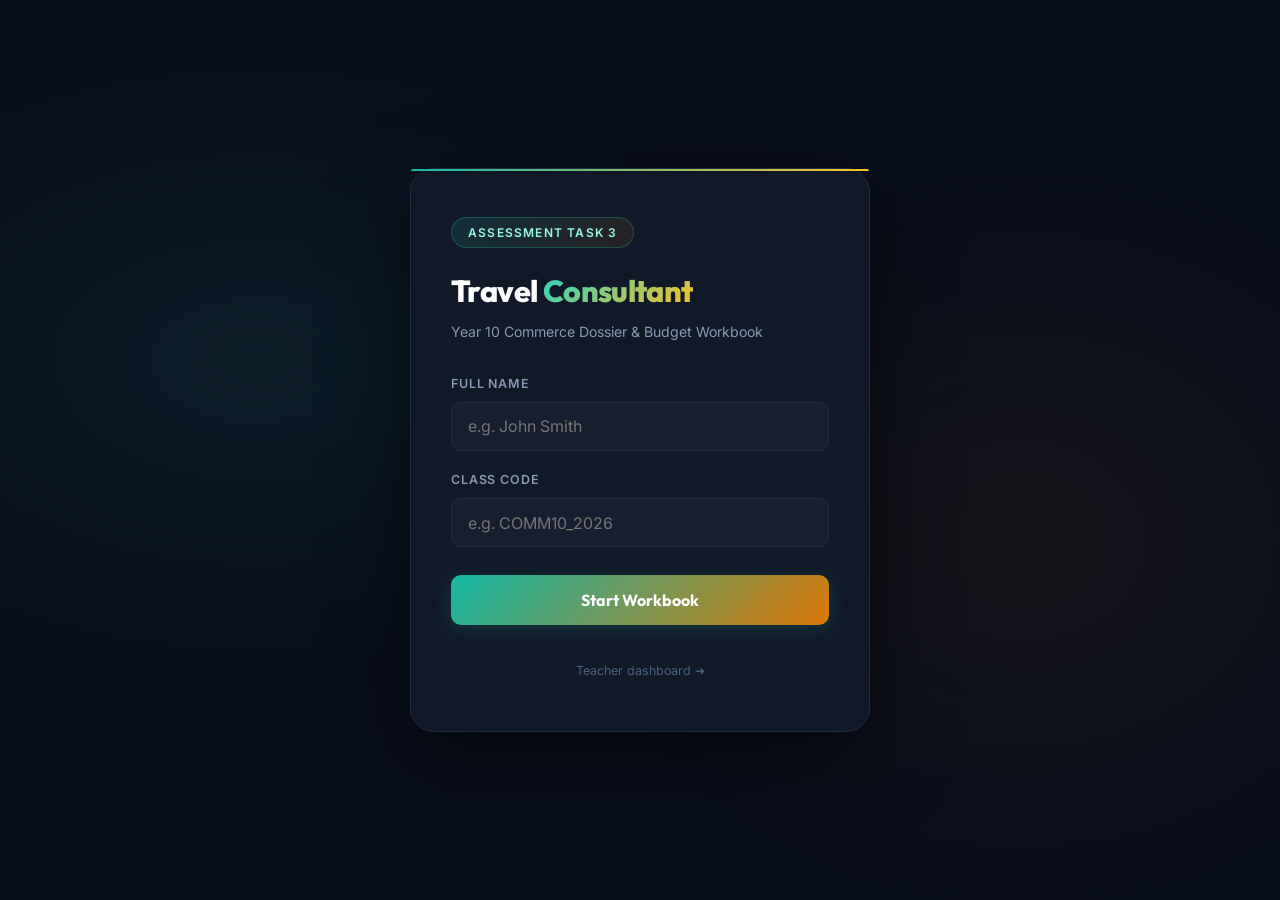
==== index.html @ 86f1e55d "Initial commit: Year 10 Commerce Travel scaffold" ====
<!DOCTYPE html>
<html lang="en">
<head>
  <meta charset="UTF-8"/>
  <meta name="viewport" content="width=device-width, initial-scale=1.0"/>
  <title>Year 10 Commerce — Travel Portfolio Scaffold</title>
  <meta name="description" content="Student Portal for Year 10 Commerce Travel Assessment Scaffold."/>
  <link rel="preconnect" href="https://fonts.googleapis.com">
  <link rel="preconnect" href="https://fonts.gstatic.com" crossorigin>
  <link href="https://fonts.googleapis.com/css2?family=Inter:wght@300;400;500;600;700&family=Outfit:wght@400;600;700;800&display=swap" rel="stylesheet">
  <link rel="stylesheet" href="style.css"/>
  <style>
    .login-wrapper {
      min-height: 100vh;
      display: flex;
      align-items: center;
      justify-content: center;
      padding: 1.5rem;
      background: var(--bg);
      position: relative;
      overflow: hidden;
    }
    .login-wrapper::before {
      content: '';
      position: fixed;
      inset: 0;
      background:
        radial-gradient(ellipse 70% 60% at 20% 40%, rgba(20, 184, 166, 0.08) 0%, transparent 60%),
        radial-gradient(ellipse 60% 70% at 80% 60%, rgba(217, 119, 6, 0.06) 0%, transparent 60%);
      pointer-events: none;
    }
    .login-card {
      background: var(--bg-card);
      border: 1px solid var(--border);
      border-radius: 24px;
      padding: 3rem 2.5rem;
      width: 100%;
      max-width: 460px;
      box-shadow: 0 24px 80px rgba(0,0,0,0.5);
      position: relative;
      animation: fadeInUp 0.4s ease both;
    }
    .login-card::before {
      content: '';
      position: absolute;
      top: 0; left: 0; right: 0;
      height: 2px;
      border-radius: 24px 24px 0 0;
      background: linear-gradient(90deg, var(--teal), var(--gold));
    }
    .login-badge {
      display: inline-block;
      background: linear-gradient(135deg, rgba(20, 184, 166, 0.15), rgba(217, 119, 6, 0.1));
      border: 1px solid rgba(20, 184, 166, 0.3);
      color: #99f6e4;
      font-size: 0.75rem;
      font-weight: 600;
      letter-spacing: 0.1em;
      text-transform: uppercase;
      padding: 0.3rem 1rem;
      border-radius: 100px;
      margin-bottom: 1.2rem;
    }
    .login-title {
      font-family: var(--font-head);
      font-size: 1.9rem;
      font-weight: 800;
      color: #fff;
      margin-bottom: 0.3rem;
      letter-spacing: -0.02em;
    }
    .login-title .accent {
      background: linear-gradient(135deg, #2dd4bf, #fbbf24);
      -webkit-background-clip: text;
      -webkit-text-fill-color: transparent;
      background-clip: text;
    }
    .login-subtitle {
      font-size: 0.88rem;
      color: var(--text-muted);
      margin-bottom: 2rem;
      line-height: 1.5;
    }
    .login-field {
      margin-bottom: 1.2rem;
    }
    .login-field label {
      display: block;
      font-size: 0.78rem;
      font-weight: 600;
      color: var(--text-muted);
      text-transform: uppercase;
      letter-spacing: 0.07em;
      margin-bottom: 0.5rem;
    }
    .login-input {
      width: 100%;
      background: var(--bg-card2);
      border: 1px solid var(--border);
      border-radius: 10px;
      padding: 0.85rem 1rem;
      color: var(--text);
      font-family: var(--font-body);
      font-size: 1rem;
      transition: border-color 0.2s, box-shadow 0.2s;
    }
    .login-input:focus {
      outline: none;
      border-color: var(--teal);
      box-shadow: 0 0 0 3px rgba(20, 184, 166, 0.15);
    }
    .login-btn {
      width: 100%;
      padding: 0.95rem;
      background: linear-gradient(135deg, var(--teal), var(--gold-dark));
      border: none;
      border-radius: 10px;
      color: #fff;
      font-family: var(--font-head);
      font-size: 1rem;
      font-weight: 700;
      cursor: pointer;
      box-shadow: 0 4px 20px rgba(20, 184, 166, 0.2);
      transition: opacity 0.2s, transform 0.15s;
      margin-top: 0.5rem;
    }
    .login-btn:hover {
      opacity: 0.92;
      transform: translateY(-1px);
    }
    .login-btn:active {
      transform: translateY(0);
    }
    .login-error {
      background: rgba(239, 68, 68, 0.1);
      border: 1px solid rgba(239, 68, 68, 0.3);
      border-radius: 8px;
      color: #fca5a5;
      font-size: 0.85rem;
      padding: 0.7rem 0.9rem;
      margin-top: 1rem;
      display: none;
      align-items: center;
      gap: 0.5rem;
    }
    .login-error.show {
      display: flex;
    }
    .login-footer {
      text-align: center;
      margin-top: 2rem;
    }
    .login-footer a {
      font-size: 0.78rem;
      color: var(--text-dim);
      text-decoration: none;
      transition: color 0.2s;
    }
    .login-footer a:hover {
      color: var(--teal);
    }
    @keyframes fadeInUp {
      from { opacity: 0; transform: translateY(12px); }
      to { opacity: 1; transform: translateY(0); }
    }
  </style>
</head>
<body>

  <div class="login-wrapper">
    <div class="login-card">
      <div class="login-badge">Assessment Task 3</div>
      <h1 class="login-title">Travel <span class="accent">Consultant</span></h1>
      <p class="login-subtitle">Year 10 Commerce Dossier &amp; Budget Workbook</p>

      <form id="login-form" onsubmit="handleLogin(event)">
        <div class="login-field">
          <label for="student-name">Full Name</label>
          <input type="text" id="student-name" class="login-input" required placeholder="e.g. John Smith" autocomplete="name"/>
        </div>

        <div class="login-field">
          <label for="class-code">Class Code</label>
          <input type="text" id="class-code" class="login-input" required placeholder="e.g. COMM10_2026" autocomplete="off"/>
        </div>

        <button type="submit" class="login-btn">Start Workbook</button>

        <div class="login-error" id="login-error">
          <span>⚠️</span> <span id="error-message">Incorrect Class Code. Please check and try again.</span>
        </div>
      </form>

      <div class="login-footer">
        <a href="teacher.html">Teacher dashboard ➔</a>
      </div>
    </div>
  </div>

  <script src="config.js"></script>
  <script>
    // Guard: If already logged in, skip login unless logout requested
    const params = new URLSearchParams(window.location.search);
    if (params.get('logout')) {
      sessionStorage.removeItem('studentName');
      sessionStorage.removeItem('classCode');
    } else {
      const existingName = sessionStorage.getItem('studentName');
      const existingCode = sessionStorage.getItem('classCode');
      if (existingName && existingCode === CONFIG.CLASS_CODE) {
        window.location.href = 'scaffold.html';
      }
    }

    function handleLogin(event) {
      event.preventDefault();
      const name = document.getElementById('student-name').value.trim();
      const code = document.getElementById('class-code').value.trim();
      const errorDiv = document.getElementById('login-error');
      const errorMsg = document.getElementById('error-message');

      if (!name) {
        showError("Please enter your full name.");
        return;
      }

      if (code !== CONFIG.CLASS_CODE) {
        showError("Incorrect Class Code. Please check with your teacher.");
        return;
      }

      // Store in session storage
      sessionStorage.setItem('studentName', name);
      sessionStorage.setItem('classCode', code);

      // Redirect to main scaffold
      window.location.href = 'scaffold.html';
    }

    function showError(msg) {
      const errorDiv = document.getElementById('login-error');
      const errorMsg = document.getElementById('error-message');
      errorMsg.textContent = msg;
      errorDiv.classList.add('show');
    }
  </script>
</body>
</html>
---- style.css ----
/* ===================================================
   YEAR 10 COMMERCE TRAVEL SCAFFOLD — STYLESHEET
   =================================================== */

/* ===== RESET & BASE ===== */
*, *::before, *::after {
  box-sizing: border-box;
  margin: 0;
  padding: 0;
}

:root {
  --bg:           #0a0f1d;
  --bg-card:      #111827;
  --bg-card2:     #161e2f;
  --border:       #1f2d45;
  --border-light: #2c3e59;

  --teal:         #14b8a6;
  --teal-dim:     rgba(20, 184, 166, 0.15);
  --gold:         #fbbf24;
  --gold-dark:    #d97706;
  --gold-dim:     rgba(217, 119, 6, 0.15);
  
  --green:        #10b981;
  --green-dim:    rgba(16, 185, 129, 0.15);
  --amber:        #f59e0b;
  --amber-dim:    rgba(245, 158, 11, 0.15);
  --red:          #ef4444;
  --red-dim:      rgba(239, 68, 68, 0.15);

  --text:         #e2e8f0;
  --text-muted:   #8899b4;
  --text-dim:     #4a6080;

  --radius:       12px;
  --radius-lg:    18px;
  --radius-sm:    8px;

  --font-body:    'Inter', sans-serif;
  --font-head:    'Outfit', sans-serif;

  --shadow:       0 4px 24px rgba(0, 0, 0, 0.4);
  --shadow-lg:    0 8px 40px rgba(0, 0, 0, 0.6);
}

html {
  scroll-behavior: smooth;
}

body {
  font-family: var(--font-body);
  background: var(--bg);
  color: var(--text);
  line-height: 1.6;
  min-height: 100vh;
}

.container {
  max-width: 1100px;
  margin: 0 auto;
  padding: 2rem 1.5rem;
}

/* ===== HEADER ===== */
.site-header {
  background: linear-gradient(135deg, #091a2e 0%, #0d0b21 50%, #091a2e 100%);
  border-bottom: 1px solid var(--border);
  padding: 3rem 1.5rem 2.5rem;
  position: relative;
  overflow: hidden;
}

.site-header::before {
  content: '';
  position: absolute;
  inset: 0;
  background:
    radial-gradient(ellipse 80% 60% at 20% 50%, rgba(20, 184, 166, 0.10) 0%, transparent 60%),
    radial-gradient(ellipse 60% 80% at 80% 30%, rgba(217, 119, 6, 0.08) 0%, transparent 60%);
  pointer-events: none;
}

.site-header::after {
  content: '';
  position: absolute;
  bottom: 0; left: 0; right: 0;
  height: 1px;
  background: linear-gradient(90deg, transparent, var(--teal), var(--gold), transparent);
  opacity: 0.6;
}

.header-inner {
  max-width: 900px;
  margin: 0 auto;
  position: relative;
  text-align: center;
}

.header-top-row {
  display: flex;
  justify-content: space-between;
  align-items: center;
  margin-bottom: 1.5rem;
  flex-wrap: wrap;
  gap: 1rem;
}

.header-badge {
  display: inline-block;
  background: linear-gradient(135deg, var(--teal-dim), var(--gold-dim));
  border: 1px solid rgba(20, 184, 166, 0.4);
  color: #99f6e4;
  font-size: 0.78rem;
  font-weight: 600;
  letter-spacing: 0.08em;
  text-transform: uppercase;
  padding: 0.3rem 1rem;
  border-radius: 100px;
}

.student-chip {
  display: inline-flex;
  align-items: center;
  gap: 0.6rem;
  background: var(--bg-card2);
  border: 1px solid var(--border);
  padding: 0.35rem 0.9rem;
  border-radius: 100px;
  font-size: 0.85rem;
  color: var(--text);
}

.student-avatar {
  width: 1.4rem;
  height: 1.4rem;
  border-radius: 50%;
  background: var(--teal);
  color: #fff;
  display: flex;
  align-items: center;
  justify-content: center;
  font-weight: bold;
  font-size: 0.75rem;
  text-transform: uppercase;
}

.logout-link {
  color: var(--text-muted);
  text-decoration: none;
  font-weight: bold;
  margin-left: 0.3rem;
  transition: color 0.2s;
}

.logout-link:hover {
  color: var(--red);
}

.header-title {
  font-family: var(--font-head);
  font-size: clamp(2rem, 5vw, 3.2rem);
  font-weight: 800;
  color: #fff;
  letter-spacing: -0.02em;
  line-height: 1.15;
}

.header-title .accent {
  background: linear-gradient(135deg, #2dd4bf, #fbbf24);
  -webkit-background-clip: text;
  -webkit-text-fill-color: transparent;
  background-clip: text;
}

.header-subtitle {
  font-size: clamp(0.9rem, 2.5vw, 1.15rem);
  color: var(--text-muted);
  margin-top: 0.6rem;
  max-width: 600px;
  margin-left: auto;
  margin-right: auto;
}

.header-meta {
  display: flex;
  justify-content: center;
  gap: 0.8rem;
  margin-top: 1.5rem;
  flex-wrap: wrap;
}

.meta-chip {
  background: rgba(255, 255, 255, 0.03);
  border: 1px solid rgba(255, 255, 255, 0.05);
  border-radius: 8px;
  padding: 0.35rem 0.8rem;
  font-size: 0.8rem;
  color: var(--text-muted);
  display: flex;
  align-items: center;
  gap: 0.4rem;
}

.meta-icon {
  font-size: 0.9rem;
}

.countdown-wrapper {
  margin-top: 1.5rem;
}

.countdown-label {
  font-size: 0.72rem;
  text-transform: uppercase;
  letter-spacing: 0.1em;
  color: var(--gold);
  font-weight: 700;
}

.countdown-display {
  display: inline-block;
  background: rgba(0, 0, 0, 0.3);
  border: 1px solid var(--border);
  padding: 0.5rem 1.5rem;
  border-radius: 12px;
  font-family: monospace;
  font-size: 1.5rem;
  font-weight: bold;
  color: #fff;
  margin-top: 0.3rem;
  box-shadow: inset 0 2px 8px rgba(0,0,0,0.5);
  letter-spacing: 0.05em;
}

/* ===== TABS ===== */
.tabs {
  display: flex;
  gap: 0.5rem;
  border-bottom: 1px solid var(--border);
  margin-bottom: 2rem;
  overflow-x: auto;
  padding-bottom: 1px;
}

.tab-btn {
  background: transparent;
  border: none;
  border-bottom: 2px solid transparent;
  color: var(--text-muted);
  padding: 1rem 1.4rem;
  font-family: var(--font-head);
  font-weight: 600;
  font-size: 0.95rem;
  cursor: pointer;
  white-space: nowrap;
  transition: all 0.2s;
  display: flex;
  align-items: center;
  gap: 0.5rem;
}

.tab-btn:hover {
  color: #fff;
  border-bottom-color: var(--border-light);
}

.tab-btn.active {
  color: var(--teal);
  border-bottom-color: var(--teal);
  background: linear-gradient(to top, rgba(20, 184, 166, 0.05), transparent);
}

.tab-content {
  display: none;
}

.tab-content.active {
  display: block;
  animation: fadeIn 0.3s ease both;
}

/* ===== CARDS AND LAYOUT ===== */
.section {
  margin-bottom: 2.5rem;
}

.section-title {
  font-family: var(--font-head);
  font-size: 1.35rem;
  font-weight: 700;
  color: #fff;
  margin-bottom: 0.5rem;
  display: flex;
  align-items: center;
  gap: 0.6rem;
}

.section-sub {
  font-size: 0.88rem;
  color: var(--text-muted);
  margin-bottom: 1.5rem;
}

.overview-grid {
  display: grid;
  grid-template-columns: repeat(auto-fit, minmax(280px, 1fr));
  gap: 1.2rem;
  margin-bottom: 2rem;
}

.overview-card {
  background: var(--bg-card);
  border: 1px solid var(--border);
  border-radius: var(--radius-lg);
  padding: 1.5rem;
  position: relative;
  transition: transform 0.2s, border-color 0.2s;
}

.overview-card:hover {
  transform: translateY(-2px);
  border-color: var(--border-light);
}

.ov-icon {
  font-size: 2rem;
  margin-bottom: 1rem;
}

.ov-label {
  font-family: var(--font-head);
  font-size: 1.05rem;
  font-weight: 700;
  color: #fff;
}

.ov-marks {
  display: inline-block;
  background: rgba(255,255,255,0.05);
  font-size: 0.72rem;
  font-weight: 600;
  padding: 0.15rem 0.5rem;
  border-radius: 4px;
  margin-top: 0.3rem;
  color: var(--text-muted);
}

.ov-desc {
  font-size: 0.85rem;
  color: var(--text-muted);
  margin-top: 0.8rem;
  line-height: 1.5;
}

.card-teal::before {
  content: ''; position: absolute; top:0; left:0; right:0; height:3px;
  background: var(--teal); border-radius: var(--radius-lg) var(--radius-lg) 0 0;
}
.card-gold::before {
  content: ''; position: absolute; top:0; left:0; right:0; height:3px;
  background: var(--gold); border-radius: var(--radius-lg) var(--radius-lg) 0 0;
}
.card-green::before {
  content: ''; position: absolute; top:0; left:0; right:0; height:3px;
  background: var(--green); border-radius: var(--radius-lg) var(--radius-lg) 0 0;
}

/* WALT & WILF banner */
.goals-banner {
  background: linear-gradient(135deg, rgba(20, 184, 166, 0.12) 0%, rgba(217, 119, 6, 0.06) 100%);
  border: 1px solid rgba(20, 184, 166, 0.25);
  border-left: 4px solid var(--teal);
  border-radius: var(--radius);
  padding: 1.2rem;
  margin-bottom: 1.5rem;
}

.goals-title {
  font-family: var(--font-head);
  font-weight: 700;
  font-size: 0.95rem;
  text-transform: uppercase;
  letter-spacing: 0.05em;
  color: #99f6e4;
  margin-bottom: 0.6rem;
  display: flex;
  align-items: center;
  gap: 0.5rem;
}

.goals-list {
  font-size: 0.85rem;
  color: #ccd7e6;
  line-height: 1.6;
}

.goals-list li {
  margin-left: 1.2rem;
  margin-bottom: 0.3rem;
}

/* Form layouts */
.scaffold-card {
  background: var(--bg-card);
  border: 1px solid var(--border);
  border-radius: var(--radius-lg);
  padding: 1.8rem;
  margin-bottom: 1.5rem;
  box-shadow: var(--shadow);
}

.card-header-row {
  display: flex;
  justify-content: space-between;
  align-items: flex-start;
  margin-bottom: 1.2rem;
  gap: 1rem;
}

.card-title {
  font-family: var(--font-head);
  font-size: 1.1rem;
  font-weight: 700;
  color: #fff;
  display: flex;
  align-items: center;
  gap: 0.5rem;
}

.card-subtitle {
  font-size: 0.8rem;
  color: var(--text-muted);
  margin-top: 0.2rem;
}

.marks-badge {
  background: rgba(20, 184, 166, 0.1);
  border: 1px solid rgba(20, 184, 166, 0.3);
  color: var(--teal);
  font-size: 0.72rem;
  font-weight: 700;
  padding: 0.25rem 0.6rem;
  border-radius: 6px;
  text-transform: uppercase;
  white-space: nowrap;
}

.grid-2col {
  display: grid;
  grid-template-columns: repeat(auto-fit, minmax(240px, 1fr));
  gap: 1.2rem;
}

.form-group {
  margin-bottom: 1.2rem;
}

.form-group label {
  display: block;
  font-size: 0.78rem;
  font-weight: 600;
  color: var(--text-muted);
  text-transform: uppercase;
  letter-spacing: 0.05em;
  margin-bottom: 0.5rem;
}

.form-group label span.required {
  color: var(--red);
  margin-left: 0.15rem;
}

.field-input, .field-select, .field-textarea {
  width: 100%;
  background: var(--bg-card2);
  border: 1px solid var(--border);
  border-radius: 8px;
  padding: 0.75rem 0.9rem;
  color: var(--text);
  font-family: var(--font-body);
  font-size: 0.9rem;
  transition: border-color 0.2s, box-shadow 0.2s;
}

.field-input:focus, .field-select:focus, .field-textarea:focus {
  outline: none;
  border-color: var(--teal);
  box-shadow: 0 0 0 3px rgba(20, 184, 166, 0.1);
}

.field-textarea {
  resize: vertical;
}

/* Row-grid of checklist items */
.checklist {
  display: flex;
  flex-direction: column;
  gap: 0.8rem;
  margin-bottom: 1.5rem;
}

.check-item {
  display: flex;
  align-items: flex-start;
  gap: 0.8rem;
  padding: 0.9rem 1.1rem;
  background: var(--bg-card2);
  border: 1px solid var(--border);
  border-radius: 10px;
  cursor: pointer;
  transition: all 0.2s;
}

.check-item:hover {
  border-color: var(--border-light);
}

.check-item input[type="checkbox"] {
  width: 1.15rem;
  height: 1.15rem;
  border-radius: 4px;
  border: 1px solid var(--border);
  accent-color: var(--teal);
  cursor: pointer;
  margin-top: 0.15rem;
  flex-shrink: 0;
}

.check-text {
  font-size: 0.85rem;
  color: var(--text);
}

.check-title {
  font-weight: 600;
  display: block;
}

.check-desc {
  font-size: 0.78rem;
  color: var(--text-muted);
  margin-top: 0.15rem;
}

/* Character/Word Limit styles */
.word-counter-wrapper {
  display: flex;
  justify-content: flex-end;
  font-size: 0.72rem;
  color: var(--text-dim);
  margin-top: 0.3rem;
  gap: 0.4rem;
}

.word-counter-wrapper span.count {
  font-weight: bold;
}

/* ===== DYNAMIC ITINERARY TABLE ===== */
.itinerary-controls {
  display: flex;
  align-items: center;
  gap: 1rem;
  background: var(--bg-card2);
  border: 1px solid var(--border);
  padding: 0.8rem 1.2rem;
  border-radius: 10px;
  margin-bottom: 1.2rem;
  flex-wrap: wrap;
}

.itinerary-controls label {
  font-size: 0.82rem;
  font-weight: 600;
  color: var(--text-muted);
  text-transform: uppercase;
}

.table-responsive {
  width: 100%;
  overflow-x: auto;
  border: 1px solid var(--border);
  border-radius: 10px;
  background: var(--bg-card2);
  margin-bottom: 1rem;
}

.scaffold-table {
  width: 100%;
  border-collapse: collapse;
  text-align: left;
  font-size: 0.85rem;
}

.scaffold-table th {
  background: var(--bg-card);
  color: var(--text-muted);
  font-weight: 600;
  text-transform: uppercase;
  font-size: 0.75rem;
  letter-spacing: 0.05em;
  padding: 0.85rem 1rem;
  border-bottom: 1px solid var(--border);
}

.scaffold-table td {
  padding: 0.8rem 1rem;
  border-bottom: 1px solid var(--border);
  vertical-align: top;
}

.scaffold-table tr:last-child td {
  border-bottom: none;
}

.day-badge {
  display: inline-block;
  background: var(--border);
  color: #fff;
  font-weight: 700;
  font-size: 0.75rem;
  padding: 0.2rem 0.5rem;
  border-radius: 4px;
  text-align: center;
  white-space: nowrap;
}

/* Checkbox inside itinerary table */
.cultural-check-td {
  text-align: center;
  vertical-align: middle !important;
}
.cultural-check-td label {
  display: flex;
  flex-direction: column;
  align-items: center;
  gap: 0.25rem;
  font-size: 0.65rem;
  color: var(--text-muted);
  cursor: pointer;
}
.cultural-check-td input {
  accent-color: var(--teal);
}

/* Flight / Accommodation Quotes Form Styling */
.quote-box {
  background: var(--bg-card2);
  border: 1px solid var(--border);
  border-radius: 10px;
  padding: 1.2rem;
  margin-bottom: 1rem;
}
.quote-box-title {
  font-size: 0.82rem;
  font-weight: 700;
  color: var(--teal);
  text-transform: uppercase;
  margin-bottom: 0.8rem;
  letter-spacing: 0.05em;
  display: flex;
  justify-content: space-between;
}

/* ===== PART B: BUDGET SPREADSHEET BUILDER ===== */
.budget-setup-grid {
  display: grid;
  grid-template-columns: repeat(auto-fit, minmax(220px, 1fr));
  gap: 1rem;
  background: var(--bg-card2);
  border: 1px solid var(--border);
  padding: 1.2rem;
  border-radius: 10px;
  margin-bottom: 1.5rem;
}

.budget-builder-table th {
  padding: 0.75rem 0.8rem;
}
.budget-builder-table td {
  padding: 0.5rem 0.8rem;
  vertical-align: middle;
}

.btn-remove-row {
  background: transparent;
  border: none;
  color: var(--text-muted);
  cursor: pointer;
  font-size: 1.1rem;
  transition: color 0.2s;
  padding: 0.25rem 0.5rem;
}
.btn-remove-row:hover {
  color: var(--red);
}

.budget-actions {
  display: flex;
  justify-content: space-between;
  margin-top: 1rem;
  margin-bottom: 1.5rem;
}

.btn-add-row {
  background: rgba(20, 184, 166, 0.1);
  border: 1px dashed var(--teal);
  color: var(--teal);
  padding: 0.5rem 1rem;
  border-radius: 6px;
  font-size: 0.82rem;
  font-weight: 600;
  cursor: pointer;
  transition: all 0.2s;
}

.btn-add-row:hover {
  background: rgba(20, 184, 166, 0.15);
  border-style: solid;
}

.budget-summary-box {
  background: var(--bg-card2);
  border: 1px solid var(--border);
  border-radius: var(--radius);
  padding: 1.5rem;
  margin-top: 1.5rem;
}

.summary-title {
  font-family: var(--font-head);
  font-size: 0.95rem;
  font-weight: 700;
  color: #fff;
  text-transform: uppercase;
  letter-spacing: 0.05em;
  margin-bottom: 1rem;
  border-bottom: 1px solid var(--border);
  padding-bottom: 0.5rem;
}

.summary-row {
  display: flex;
  justify-content: space-between;
  padding: 0.4rem 0;
  font-size: 0.88rem;
}

.summary-row.bold {
  font-weight: bold;
  color: #fff;
  font-size: 1.05rem;
  border-top: 1px dashed var(--border);
  padding-top: 0.8rem;
  margin-top: 0.4rem;
}

.budget-badge {
  display: flex;
  align-items: center;
  justify-content: center;
  gap: 0.5rem;
  padding: 0.8rem;
  border-radius: 8px;
  font-weight: bold;
  font-size: 0.9rem;
  margin-top: 1.2rem;
  text-align: center;
}

.budget-badge.success {
  background: var(--green-dim);
  border: 1px solid rgba(16, 185, 129, 0.4);
  color: #a7f3d0;
}

.budget-badge.error {
  background: var(--red-dim);
  border: 1px solid rgba(239, 68, 68, 0.4);
  color: #fca5a5;
}

/* Insurance comparator box */
.insurance-grid {
  display: grid;
  grid-template-columns: 1fr 1fr;
  gap: 1.2rem;
  margin-bottom: 1.2rem;
}

@media (max-width: 768px) {
  .insurance-grid {
    grid-template-columns: 1fr;
  }
}

/* Custom scenario badge select */
.scenario-selector-wrapper {
  background: var(--bg-card2);
  border: 1px solid var(--border);
  padding: 1.2rem;
  border-radius: var(--radius);
  margin-bottom: 1.5rem;
}

.scenario-options {
  display: grid;
  grid-template-columns: repeat(auto-fit, minmax(200px, 1fr));
  gap: 0.8rem;
  margin-top: 0.8rem;
}

.scenario-card {
  background: var(--bg-card);
  border: 1px solid var(--border);
  border-radius: var(--radius-sm);
  padding: 1rem;
  cursor: pointer;
  transition: all 0.2s;
  display: flex;
  flex-direction: column;
}

.scenario-card:hover {
  border-color: var(--border-light);
}

.scenario-card.selected {
  border-color: var(--teal);
  background: var(--teal-dim);
}

.sc-title {
  font-weight: 700;
  font-size: 0.88rem;
  color: #fff;
  margin-bottom: 0.3rem;
}

.sc-desc {
  font-size: 0.75rem;
  color: var(--text-muted);
  line-height: 1.4;
}

/* ===== PERSISTENT SUBMISSION BANNER (FOOTER) ===== */
.submission-bar {
  position: fixed;
  bottom: 0; left: 0; right: 0;
  background: #0f1624;
  border-top: 1px solid var(--border);
  padding: 0.85rem 1.5rem;
  display: flex;
  justify-content: space-between;
  align-items: center;
  z-index: 100;
  box-shadow: 0 -8px 32px rgba(0,0,0,0.5);
  backdrop-filter: blur(10px);
}

.sub-status-info {
  display: flex;
  align-items: center;
  gap: 1.5rem;
}

.autosave-tag {
  font-size: 0.78rem;
  color: var(--text-muted);
  display: flex;
  align-items: center;
  gap: 0.4rem;
}

.save-spinner {
  width: 0.75rem;
  height: 0.75rem;
  border: 2px solid transparent;
  border-top-color: var(--teal);
  border-radius: 50%;
  animation: spin 0.8s linear infinite;
  display: none;
}

.btn-submit-final {
  background: linear-gradient(135deg, var(--teal), var(--teal-dim));
  border: 1px solid rgba(20, 184, 166, 0.4);
  color: #fff;
  padding: 0.65rem 1.5rem;
  border-radius: 8px;
  font-family: var(--font-head);
  font-weight: 700;
  font-size: 0.9rem;
  cursor: pointer;
  transition: all 0.2s;
  box-shadow: 0 4px 15px rgba(20, 184, 166, 0.15);
}

.btn-submit-final:hover {
  background: var(--teal);
  box-shadow: 0 4px 20px rgba(20, 184, 166, 0.3);
}

.btn-submit-final:disabled {
  opacity: 0.5;
  cursor: not-allowed;
}

/* ===== OVERLAYS & MODALS ===== */
.submit-overlay {
  position: fixed;
  inset: 0;
  background: rgba(5, 8, 16, 0.85);
  backdrop-filter: blur(8px);
  z-index: 1000;
  display: none;
  align-items: center;
  justify-content: center;
  padding: 1.5rem;
}

.submit-modal {
  background: var(--bg-card);
  border: 1px solid var(--border);
  border-radius: 20px;
  padding: 2.5rem;
  max-width: 500px;
  width: 100%;
  box-shadow: var(--shadow-lg);
  text-align: center;
  position: relative;
  animation: scaleIn 0.3s ease both;
}

.submit-spinner {
  display: flex;
  flex-direction: column;
  align-items: center;
  gap: 1rem;
}

.spinner {
  width: 3rem;
  height: 3rem;
  border: 4px solid var(--border);
  border-top-color: var(--teal);
  border-radius: 50%;
  animation: spin 1s linear infinite;
}

.submit-success, .submit-fail {
  display: flex;
  flex-direction: column;
  align-items: center;
  gap: 0.8rem;
}

.success-icon { font-size: 3.5rem; color: var(--green); }
.fail-icon { font-size: 3.5rem; color: var(--red); }

.submit-modal h2 {
  font-family: var(--font-head);
  color: #fff;
  font-size: 1.5rem;
  font-weight: 800;
}

.submit-modal p {
  font-size: 0.88rem;
  color: var(--text-muted);
  line-height: 1.5;
}

.submit-ts {
  font-size: 0.78rem !important;
  color: var(--text-dim) !important;
  margin-top: -0.4rem;
}

.success-btn, .fail-btn {
  padding: 0.7rem 2rem;
  border-radius: 8px;
  border: none;
  font-weight: bold;
  font-size: 0.88rem;
  cursor: pointer;
  margin-top: 1rem;
  width: 100%;
  transition: opacity 0.2s;
}

.success-btn { background: var(--teal); color: #fff; }
.fail-btn { background: var(--border); color: var(--text); }
.success-btn:hover, .fail-btn:hover { opacity: 0.9; }

/* Add bottom padding to container to prevent overlap with footer submission-bar */
.container {
  padding-bottom: 6rem;
}

/* ===== ANIMATIONS ===== */
@keyframes fadeIn {
  from { opacity: 0; }
  to { opacity: 1; }
}

@keyframes scaleIn {
  from { opacity: 0; transform: scale(0.95); }
  to { opacity: 1; transform: scale(1); }
}

@keyframes spin {
  to { transform: rotate(360deg); }
}
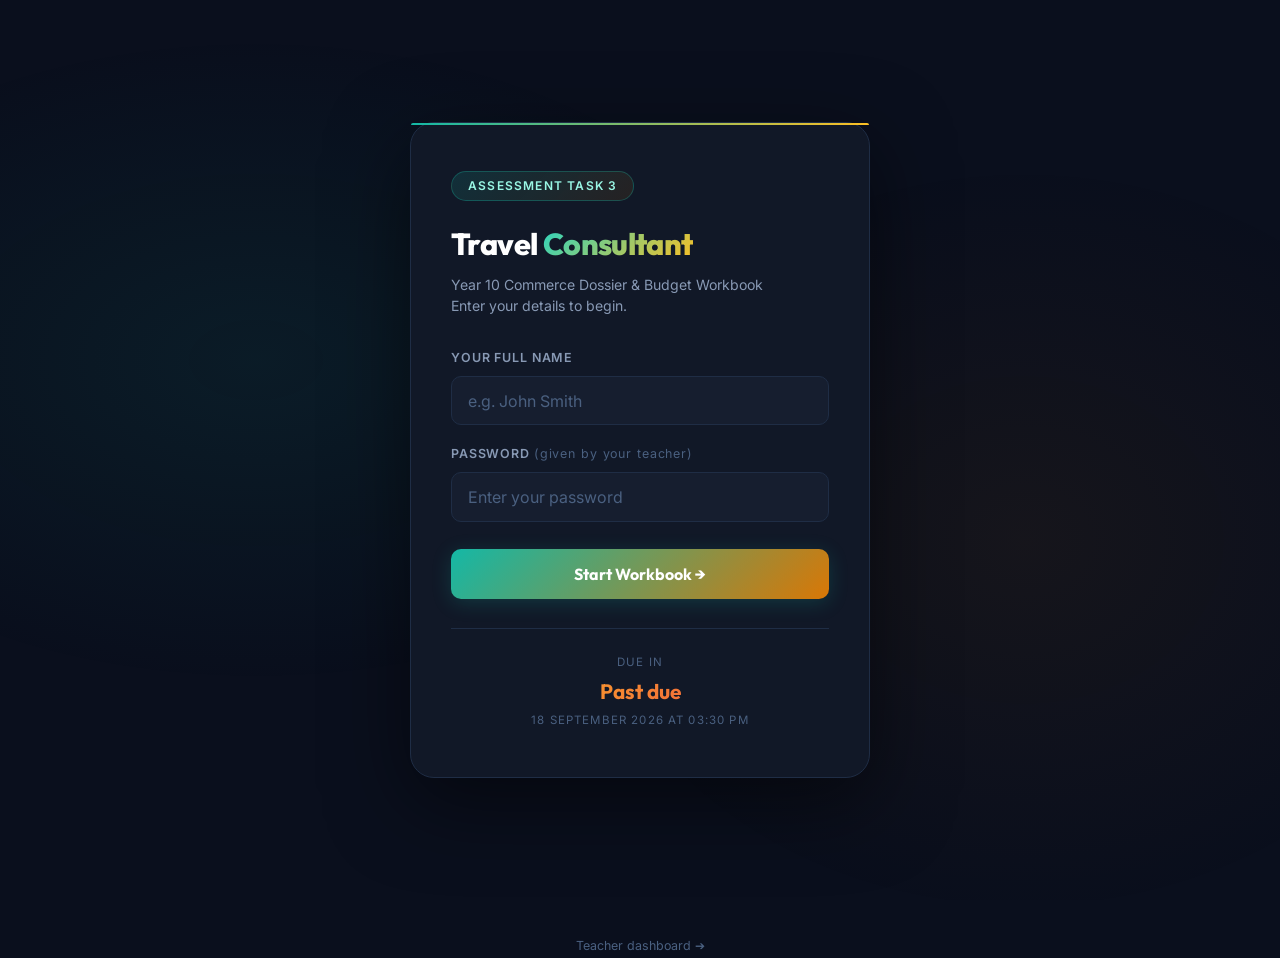
==== commit 4c89193e: "Update login system to support unique student passwords list (roster)" ====
--- a/index.html
+++ b/index.html
@@ -104,6 +104,7 @@
       font-size: 1rem;
       transition: border-color 0.2s, box-shadow 0.2s;
     }
+    .login-input::placeholder { color: var(--text-dim); }
     .login-input:focus {
       outline: none;
       border-color: var(--teal);
@@ -121,12 +122,13 @@
       font-weight: 700;
       cursor: pointer;
       box-shadow: 0 4px 20px rgba(20, 184, 166, 0.2);
-      transition: opacity 0.2s, transform 0.15s;
+      transition: opacity 0.2s, transform 0.15s, box-shadow 0.2s;
       margin-top: 0.5rem;
     }
     .login-btn:hover {
       opacity: 0.92;
       transform: translateY(-1px);
+      box-shadow: 0 6px 28px rgba(20, 184, 166, 0.3);
     }
     .login-btn:active {
       transform: translateY(0);
@@ -145,6 +147,24 @@
     }
     .login-error.show {
       display: flex;
+      animation: fadeInUp 0.2s ease;
+    }
+    .login-countdown {
+      text-align: center;
+      margin-top: 1.8rem;
+      padding-top: 1.5rem;
+      border-top: 1px solid var(--border);
+    }
+    .lc-label { font-size: 0.72rem; text-transform: uppercase; letter-spacing: 0.1em; color: var(--text-dim); }
+    .lc-time {
+      font-family: var(--font-head);
+      font-size: 1.3rem;
+      font-weight: 700;
+      background: linear-gradient(135deg, var(--gold), var(--red));
+      -webkit-background-clip: text;
+      -webkit-text-fill-color: transparent;
+      background-clip: text;
+      margin: 0.2rem 0;
     }
     .login-footer {
       text-align: center;
@@ -171,34 +191,113 @@
     <div class="login-card">
       <div class="login-badge">Assessment Task 3</div>
       <h1 class="login-title">Travel <span class="accent">Consultant</span></h1>
-      <p class="login-subtitle">Year 10 Commerce Dossier &amp; Budget Workbook</p>
-
-      <form id="login-form" onsubmit="handleLogin(event)">
-        <div class="login-field">
-          <label for="student-name">Full Name</label>
-          <input type="text" id="student-name" class="login-input" required placeholder="e.g. John Smith" autocomplete="name"/>
-        </div>
-
-        <div class="login-field">
-          <label for="class-code">Class Code</label>
-          <input type="text" id="class-code" class="login-input" required placeholder="e.g. COMM10_2026" autocomplete="off"/>
-        </div>
-
-        <button type="submit" class="login-btn">Start Workbook</button>
-
-        <div class="login-error" id="login-error">
-          <span>⚠️</span> <span id="error-message">Incorrect Class Code. Please check and try again.</span>
-        </div>
-      </form>
-
-      <div class="login-footer">
-        <a href="teacher.html">Teacher dashboard ➔</a>
+      <p class="login-subtitle">Year 10 Commerce Dossier &amp; Budget Workbook<br>Enter your details to begin.</p>
+
+      <div class="login-field">
+        <label for="login-name">Your Full Name</label>
+        <input type="text" id="login-name" class="login-input" placeholder="e.g. John Smith" autocomplete="name" autocapitalize="words"/>
+      </div>
+
+      <div class="login-field">
+        <label for="login-password">Password <span style="color:var(--text-dim);font-weight:400;text-transform:none">(given by your teacher)</span></label>
+        <input type="password" id="login-password" class="login-input" placeholder="Enter your password"/>
+      </div>
+
+      <button class="login-btn" id="login-btn" onclick="attemptLogin()">
+        Start Workbook →
+      </button>
+
+      <div class="login-error" id="login-error">
+        <span>⚠️</span> <span id="error-message">Name or password not recognised.</span>
+      </div>
+
+      <div class="login-countdown">
+        <div class="lc-label">Due in</div>
+        <div class="lc-time" id="countdown">--</div>
+        <div class="lc-label" id="due-date-label">18 September 2026</div>
       </div>
     </div>
   </div>
 
+  <div class="login-footer">
+    <a href="teacher.html">Teacher dashboard ➔</a>
+  </div>
+
   <script src="config.js"></script>
   <script>
+    // Set subtitle dynamically
+    document.getElementById('due-date-label').textContent = new Date(CONFIG.DUE_DATE).toLocaleString('en-AU', {
+      day: 'numeric', month: 'long', year: 'numeric', hour: '2-digit', minute: '2-digit'
+    });
+
+    // Countdown
+    function updateCountdown() {
+      const due = new Date(CONFIG.DUE_DATE);
+      const diff = due - new Date();
+      if (diff <= 0) { document.getElementById('countdown').textContent = 'Past due'; return; }
+      const d = Math.floor(diff / 86400000);
+      const h = Math.floor((diff % 86400000) / 3600000);
+      const m = Math.floor((diff % 3600000) / 60000);
+      document.getElementById('countdown').textContent = `${d}d ${h}h ${m}m`;
+    }
+    updateCountdown();
+    setInterval(updateCountdown, 30000);
+
+    // Login logic matching Business studies hybrid architecture
+    function attemptLogin() {
+      const name     = document.getElementById('login-name').value.trim();
+      const password = document.getElementById('login-password').value.trim();
+
+      if (!name)     { showError('Please enter your full name.'); return; }
+      if (!password) { showError('Please enter your password.'); return; }
+
+      const useRoster = CONFIG.STUDENTS && CONFIG.STUDENTS.length > 0;
+
+      if (useRoster) {
+        // Flexible roster match: allows full name or prefix matching
+        const inputName = name.toLowerCase();
+        const match = CONFIG.STUDENTS.find(s => {
+          const fullName  = s.name.toLowerCase();
+          const firstName = s.name.split(' ')[0].toLowerCase();
+          return (fullName === inputName || firstName === inputName || fullName.startsWith(inputName)) && s.password.trim() === password;
+        });
+
+        if (!match) {
+          showError('Name or password not recognised. Check spelling and password.');
+          return;
+        }
+
+        // Use exact name from roster
+        sessionStorage.setItem('studentName', match.name);
+        sessionStorage.setItem('classCode', CONFIG.CLASS_CODE || 'COMM10_2026');
+      } else {
+        // Fallback: Class code mode
+        const code = password.toUpperCase();
+        if (code !== CONFIG.CLASS_CODE) {
+          showError('Incorrect class code. Check with your teacher and try again.');
+          return;
+        }
+
+        sessionStorage.setItem('studentName', name);
+        sessionStorage.setItem('classCode', code);
+      }
+
+      window.location.href = 'scaffold.html';
+    }
+
+    function showError(msg) {
+      const errorDiv = document.getElementById('login-error');
+      const errorMsg = document.getElementById('error-message');
+      errorMsg.textContent = msg;
+      errorDiv.classList.add('show');
+      setTimeout(() => errorDiv.classList.remove('show'), 5000);
+    }
+
+    // Allow Enter key to trigger login
+    document.addEventListener('keydown', e => {
+      if (e.key === 'Enter') attemptLogin();
+    });
+
     // Guard: If already logged in, skip login unless logout requested
     const params = new URLSearchParams(window.location.search);
     if (params.get('logout')) {
@@ -211,38 +310,6 @@
         window.location.href = 'scaffold.html';
       }
     }
-
-    function handleLogin(event) {
-      event.preventDefault();
-      const name = document.getElementById('student-name').value.trim();
-      const code = document.getElementById('class-code').value.trim();
-      const errorDiv = document.getElementById('login-error');
-      const errorMsg = document.getElementById('error-message');
-
-      if (!name) {
-        showError("Please enter your full name.");
-        return;
-      }
-
-      if (code !== CONFIG.CLASS_CODE) {
-        showError("Incorrect Class Code. Please check with your teacher.");
-        return;
-      }
-
-      // Store in session storage
-      sessionStorage.setItem('studentName', name);
-      sessionStorage.setItem('classCode', code);
-
-      // Redirect to main scaffold
-      window.location.href = 'scaffold.html';
-    }
-
-    function showError(msg) {
-      const errorDiv = document.getElementById('login-error');
-      const errorMsg = document.getElementById('error-message');
-      errorMsg.textContent = msg;
-      errorDiv.classList.add('show');
-    }
   </script>
 </body>
 </html>
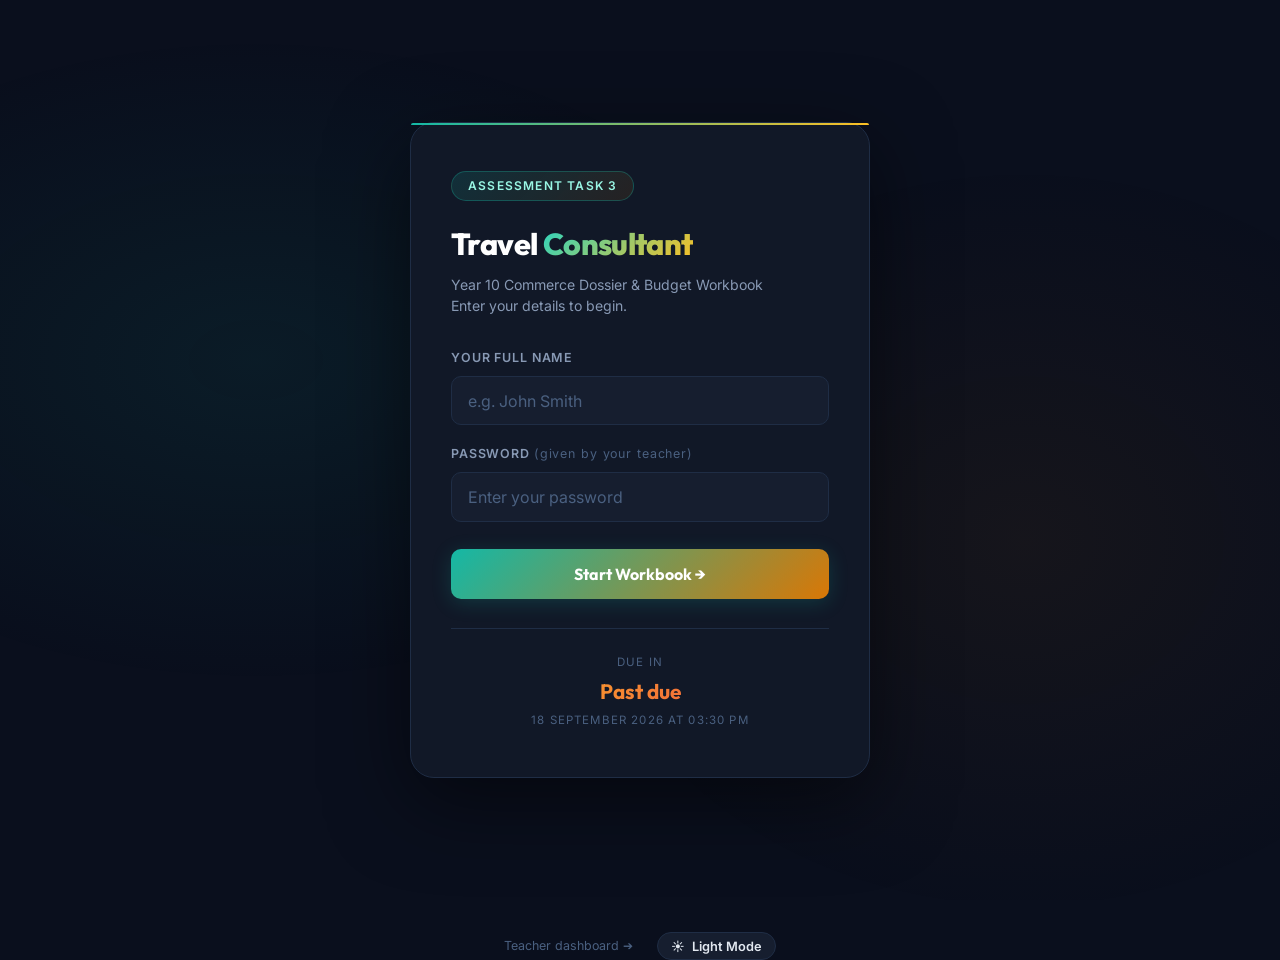
==== commit f4c43288: "Clean privacy-compliant deployment (no student PII)" ====
--- a/index.html
+++ b/index.html
@@ -9,6 +9,12 @@
   <link rel="preconnect" href="https://fonts.gstatic.com" crossorigin>
   <link href="https://fonts.googleapis.com/css2?family=Inter:wght@300;400;500;600;700&family=Outfit:wght@400;600;700;800&display=swap" rel="stylesheet">
   <link rel="stylesheet" href="style.css"/>
+  <script>
+    (function() {
+      const t = localStorage.getItem('app_theme') || 'dark';
+      document.documentElement.setAttribute('data-theme', t);
+    })();
+  </script>
   <style>
     .login-wrapper {
       min-height: 100vh;
@@ -219,12 +225,39 @@
     </div>
   </div>
 
-  <div class="login-footer">
+  <div class="login-footer" style="display:flex; justify-content:center; align-items:center; gap:1.5rem;">
     <a href="teacher.html">Teacher dashboard ➔</a>
+    <button class="theme-toggle-btn" id="theme-toggle-btn" onclick="toggleTheme()" title="Switch between Dark and Light background">
+      <span id="theme-icon">☀️</span> <span id="theme-text">Light Mode</span>
+    </button>
   </div>
 
   <script src="config.js"></script>
   <script>
+    // Theme Toggle
+    function initTheme() {
+      const savedTheme = localStorage.getItem('app_theme') || 'dark';
+      applyTheme(savedTheme);
+    }
+    function toggleTheme() {
+      const currentTheme = document.documentElement.getAttribute('data-theme') || 'dark';
+      const newTheme = currentTheme === 'light' ? 'dark' : 'light';
+      applyTheme(newTheme);
+      try { localStorage.setItem('app_theme', newTheme); } catch(e) {}
+    }
+    function applyTheme(theme) {
+      document.documentElement.setAttribute('data-theme', theme);
+      const icon = document.getElementById('theme-icon');
+      const text = document.getElementById('theme-text');
+      if (theme === 'light') {
+        if (icon) icon.textContent = '🌙';
+        if (text) text.textContent = 'Dark Mode';
+      } else {
+        if (icon) icon.textContent = '☀️';
+        if (text) text.textContent = 'Light Mode';
+      }
+    }
+    initTheme();
     // Set subtitle dynamically
     document.getElementById('due-date-label').textContent = new Date(CONFIG.DUE_DATE).toLocaleString('en-AU', {
       day: 'numeric', month: 'long', year: 'numeric', hour: '2-digit', minute: '2-digit'
@@ -273,13 +306,15 @@
       } else {
         // Fallback: Class code mode
         const code = password.toUpperCase();
-        if (code !== CONFIG.CLASS_CODE) {
+        const firstWord = name.trim().toLowerCase().split(' ')[0].replace(/[^a-z]/g, '');
+        const isPersonalPass = firstWord.length >= 2 && new RegExp('^' + firstWord + '\\d{3,4}$').test(password.toLowerCase());
+        if (code !== CONFIG.CLASS_CODE && !isPersonalPass) {
           showError('Incorrect class code. Check with your teacher and try again.');
           return;
         }
 
         sessionStorage.setItem('studentName', name);
-        sessionStorage.setItem('classCode', code);
+        sessionStorage.setItem('classCode', CONFIG.CLASS_CODE);
       }
 
       window.location.href = 'scaffold.html';
--- a/style.css
+++ b/style.css
@@ -44,6 +44,240 @@
   --shadow-lg:    0 8px 40px rgba(0, 0, 0, 0.6);
 }
 
+/* ===== LIGHT THEME (WHITE BACKGROUND) ===== */
+[data-theme="light"] {
+  --bg:           #f8fafc;
+  --bg-card:      #ffffff;
+  --bg-card2:     #f1f5f9;
+  --border:       #cbd5e1;
+  --border-light: #94a3b8;
+
+  --teal:         #0d9488;
+  --teal-dim:     rgba(13, 148, 136, 0.12);
+  --gold:         #b45309;
+  --gold-dark:    #92400e;
+  --gold-dim:     rgba(180, 83, 9, 0.12);
+  
+  --green:        #059669;
+  --green-dim:    rgba(5, 150, 105, 0.12);
+  --amber:        #d97706;
+  --amber-dim:    rgba(217, 119, 6, 0.12);
+  --red:          #dc2626;
+  --red-dim:      rgba(220, 38, 38, 0.12);
+
+  --text:         #0f172a;
+  --text-muted:   #475569;
+  --text-dim:     #64748b;
+
+  --shadow:       0 4px 20px rgba(0, 0, 0, 0.06);
+  --shadow-lg:    0 10px 30px rgba(0, 0, 0, 0.1);
+}
+
+[data-theme="light"] body {
+  background: var(--bg);
+  color: var(--text);
+}
+
+[data-theme="light"] .site-header,
+[data-theme="light"] .dash-header {
+  background: linear-gradient(135deg, #f0fdf4 0%, #f8fafc 50%, #eff6ff 100%);
+  border-bottom: 1px solid var(--border);
+}
+
+[data-theme="light"] .site-header::before {
+  background:
+    radial-gradient(ellipse 80% 60% at 20% 50%, rgba(13, 148, 136, 0.08) 0%, transparent 60%),
+    radial-gradient(ellipse 60% 80% at 80% 30%, rgba(217, 119, 6, 0.06) 0%, transparent 60%);
+}
+
+[data-theme="light"] .header-title,
+[data-theme="light"] .dash-title,
+[data-theme="light"] .tl-title,
+[data-theme="light"] .login-title,
+[data-theme="light"] .section-title,
+[data-theme="light"] .card-title,
+[data-theme="light"] .ov-label,
+[data-theme="light"] .summary-title,
+[data-theme="light"] .summary-row.bold,
+[data-theme="light"] .sc-title,
+[data-theme="light"] .submit-modal h2 {
+  color: #0f172a;
+}
+
+[data-theme="light"] .header-badge {
+  background: linear-gradient(135deg, rgba(13, 148, 136, 0.12), rgba(217, 119, 6, 0.12));
+  border-color: rgba(13, 148, 136, 0.35);
+  color: #0f766e;
+}
+
+[data-theme="light"] .student-chip {
+  background: #ffffff;
+  border-color: var(--border);
+  color: var(--text);
+  box-shadow: 0 1px 4px rgba(0,0,0,0.05);
+}
+
+[data-theme="light"] .meta-chip {
+  background: #ffffff;
+  border-color: var(--border);
+  color: var(--text-muted);
+  box-shadow: 0 1px 3px rgba(0,0,0,0.04);
+}
+
+[data-theme="light"] .countdown-display {
+  background: #ffffff;
+  border-color: var(--border);
+  color: #0f172a;
+  box-shadow: 0 2px 8px rgba(0,0,0,0.06);
+}
+
+[data-theme="light"] .tab-btn:hover {
+  color: #0f172a;
+  border-bottom-color: var(--border-light);
+}
+
+[data-theme="light"] .tab-btn.active {
+  color: var(--teal);
+  border-bottom-color: var(--teal);
+  background: linear-gradient(to top, rgba(13, 148, 136, 0.08), transparent);
+}
+
+[data-theme="light"] .field-input,
+[data-theme="light"] .field-select,
+[data-theme="light"] .field-textarea,
+[data-theme="light"] .tl-input,
+[data-theme="light"] .login-input {
+  background: #ffffff;
+  border-color: #cbd5e1;
+  color: #0f172a;
+}
+
+[data-theme="light"] .field-input:focus,
+[data-theme="light"] .field-select:focus,
+[data-theme="light"] .field-textarea:focus,
+[data-theme="light"] .tl-input:focus,
+[data-theme="light"] .login-input:focus {
+  border-color: var(--teal);
+  background: #ffffff;
+  box-shadow: 0 0 0 3px rgba(13, 148, 136, 0.12);
+}
+
+[data-theme="light"] .goals-banner {
+  background: linear-gradient(135deg, rgba(13, 148, 136, 0.08) 0%, rgba(217, 119, 6, 0.05) 100%);
+  border-color: rgba(13, 148, 136, 0.3);
+}
+
+[data-theme="light"] .goals-title {
+  color: #0f766e;
+}
+
+[data-theme="light"] .goals-list {
+  color: #334155;
+}
+
+[data-theme="light"] .check-item {
+  background: #ffffff;
+  border-color: var(--border);
+}
+
+[data-theme="light"] .check-desc {
+  color: var(--text-muted);
+}
+
+[data-theme="light"] .scaffold-table th {
+  background: #f1f5f9;
+  color: #334155;
+  border-bottom: 1px solid var(--border);
+}
+
+[data-theme="light"] .scaffold-table td {
+  border-bottom: 1px solid #e2e8f0;
+}
+
+[data-theme="light"] .table-responsive {
+  background: #ffffff;
+  border-color: var(--border);
+}
+
+[data-theme="light"] .itinerary-controls,
+[data-theme="light"] .budget-setup-grid,
+[data-theme="light"] .budget-summary-box,
+[data-theme="light"] .quote-box,
+[data-theme="light"] .scenario-selector-wrapper {
+  background: #f8fafc;
+  border-color: var(--border);
+}
+
+[data-theme="light"] .scenario-card {
+  background: #ffffff;
+  border-color: var(--border);
+}
+
+[data-theme="light"] .scenario-card.selected {
+  background: rgba(13, 148, 136, 0.08);
+  border-color: var(--teal);
+}
+
+[data-theme="light"] .submission-bar {
+  background: rgba(255, 255, 255, 0.95);
+  border-top-color: var(--border);
+  box-shadow: 0 -4px 20px rgba(0,0,0,0.08);
+}
+
+[data-theme="light"] .day-badge {
+  background: #e2e8f0;
+  color: #0f172a;
+}
+
+[data-theme="light"] .ov-marks {
+  background: #f1f5f9;
+  color: #475569;
+}
+
+[data-theme="light"] .login-wrapper,
+[data-theme="light"] .teacher-login-wrapper {
+  background: var(--bg);
+}
+
+[data-theme="light"] .login-card,
+[data-theme="light"] .teacher-login-card {
+  background: #ffffff;
+  border-color: var(--border);
+  box-shadow: 0 16px 48px rgba(0,0,0,0.08);
+}
+
+[data-theme="light"] .login-countdown {
+  background: #f1f5f9;
+  border-color: var(--border);
+}
+
+[data-theme="light"] .login-countdown .lc-time {
+  color: #0f172a;
+}
+
+/* Theme Toggle Button */
+.theme-toggle-btn {
+  display: inline-flex;
+  align-items: center;
+  gap: 0.4rem;
+  background: var(--bg-card2);
+  border: 1px solid var(--border);
+  color: var(--text);
+  padding: 0.35rem 0.85rem;
+  border-radius: 100px;
+  font-family: var(--font-body);
+  font-size: 0.8rem;
+  font-weight: 600;
+  cursor: pointer;
+  transition: all 0.2s ease;
+  user-select: none;
+}
+.theme-toggle-btn:hover {
+  border-color: var(--teal);
+  color: var(--teal);
+  transform: translateY(-1px);
+}
+
 html {
   scroll-behavior: smooth;
 }
